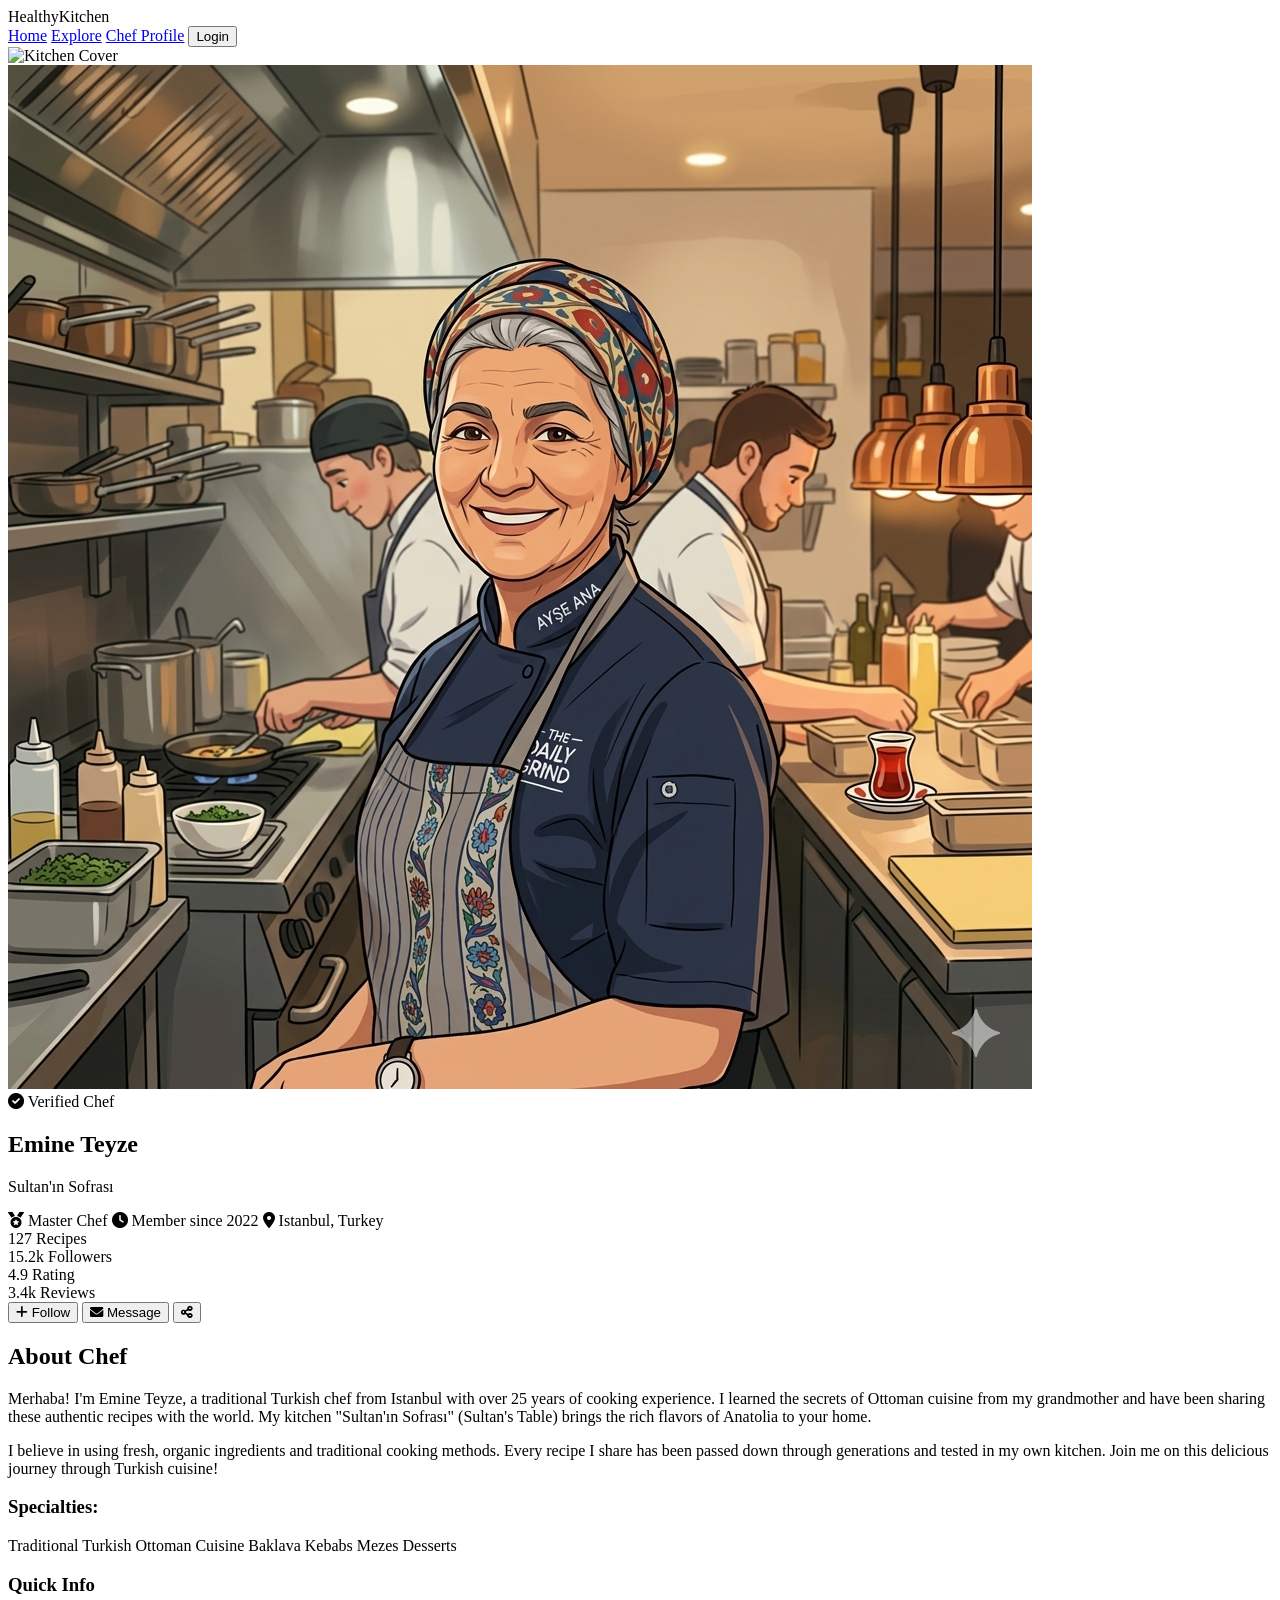
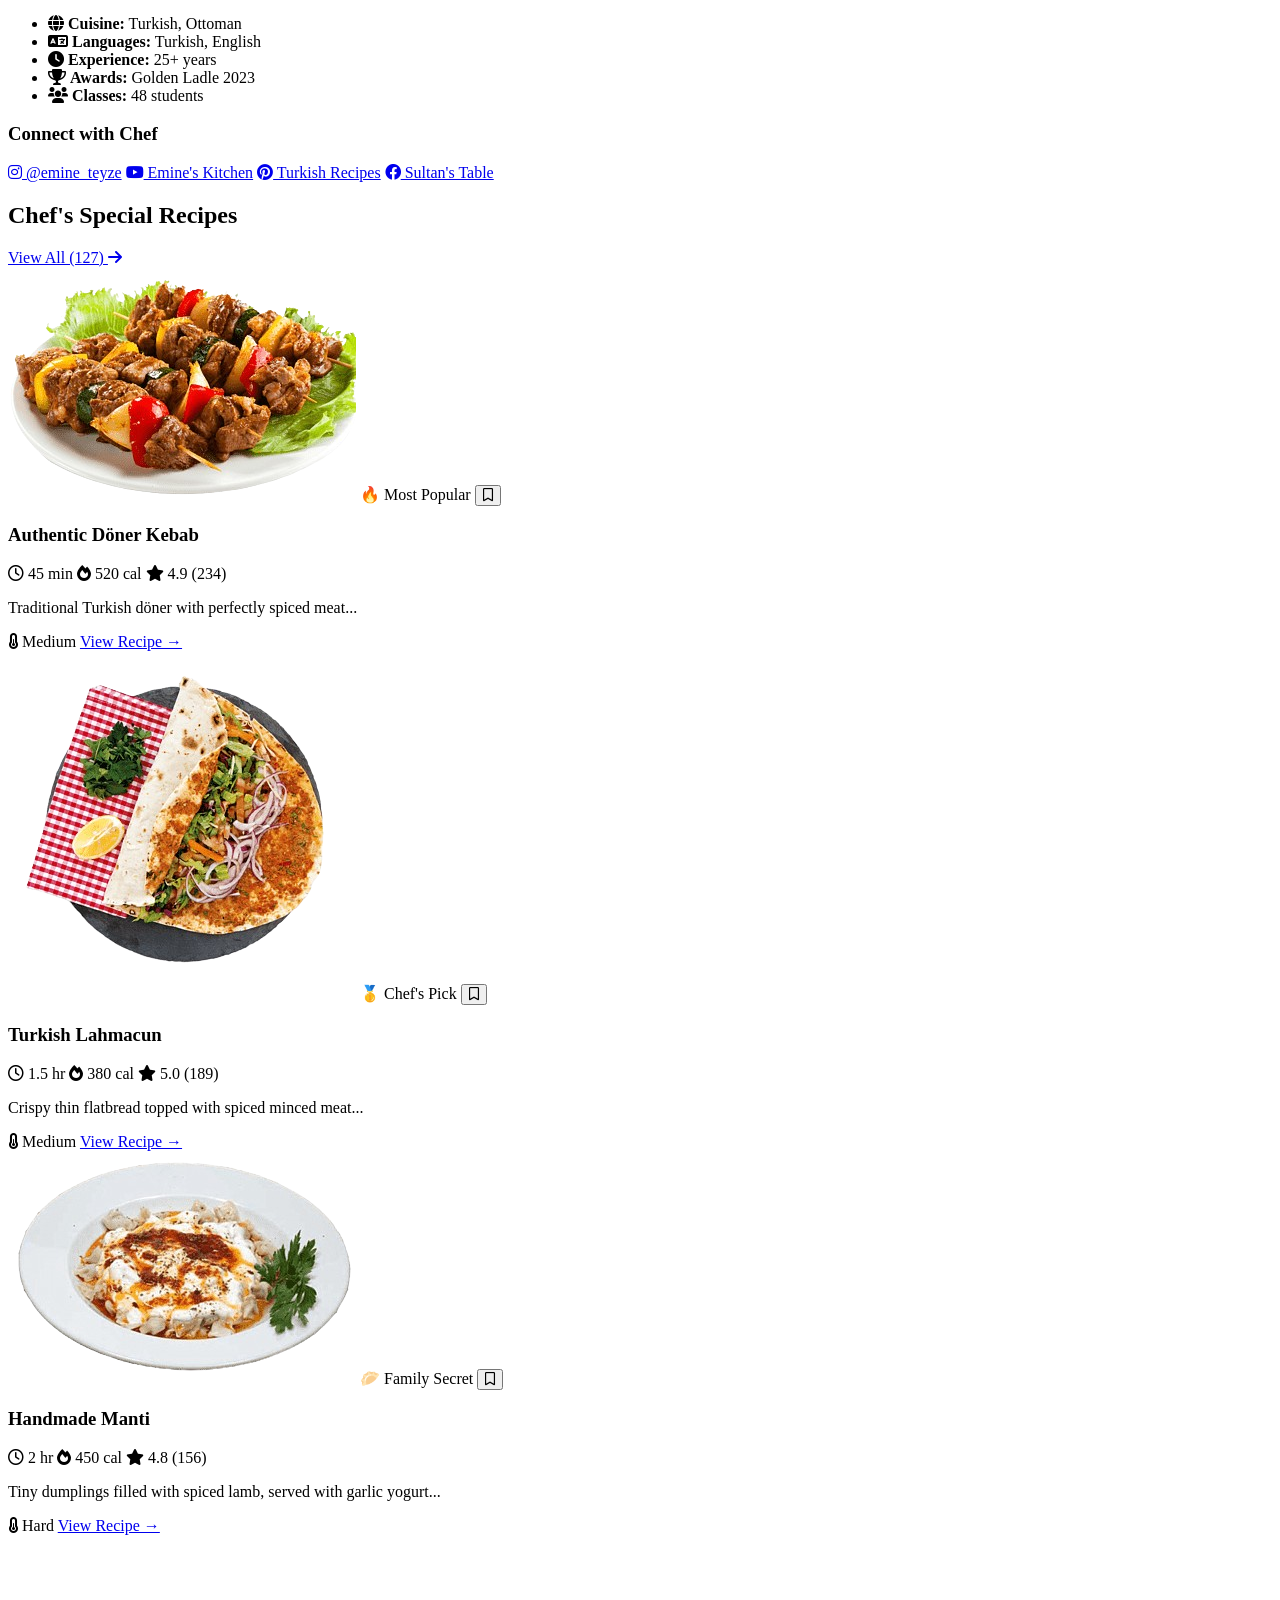
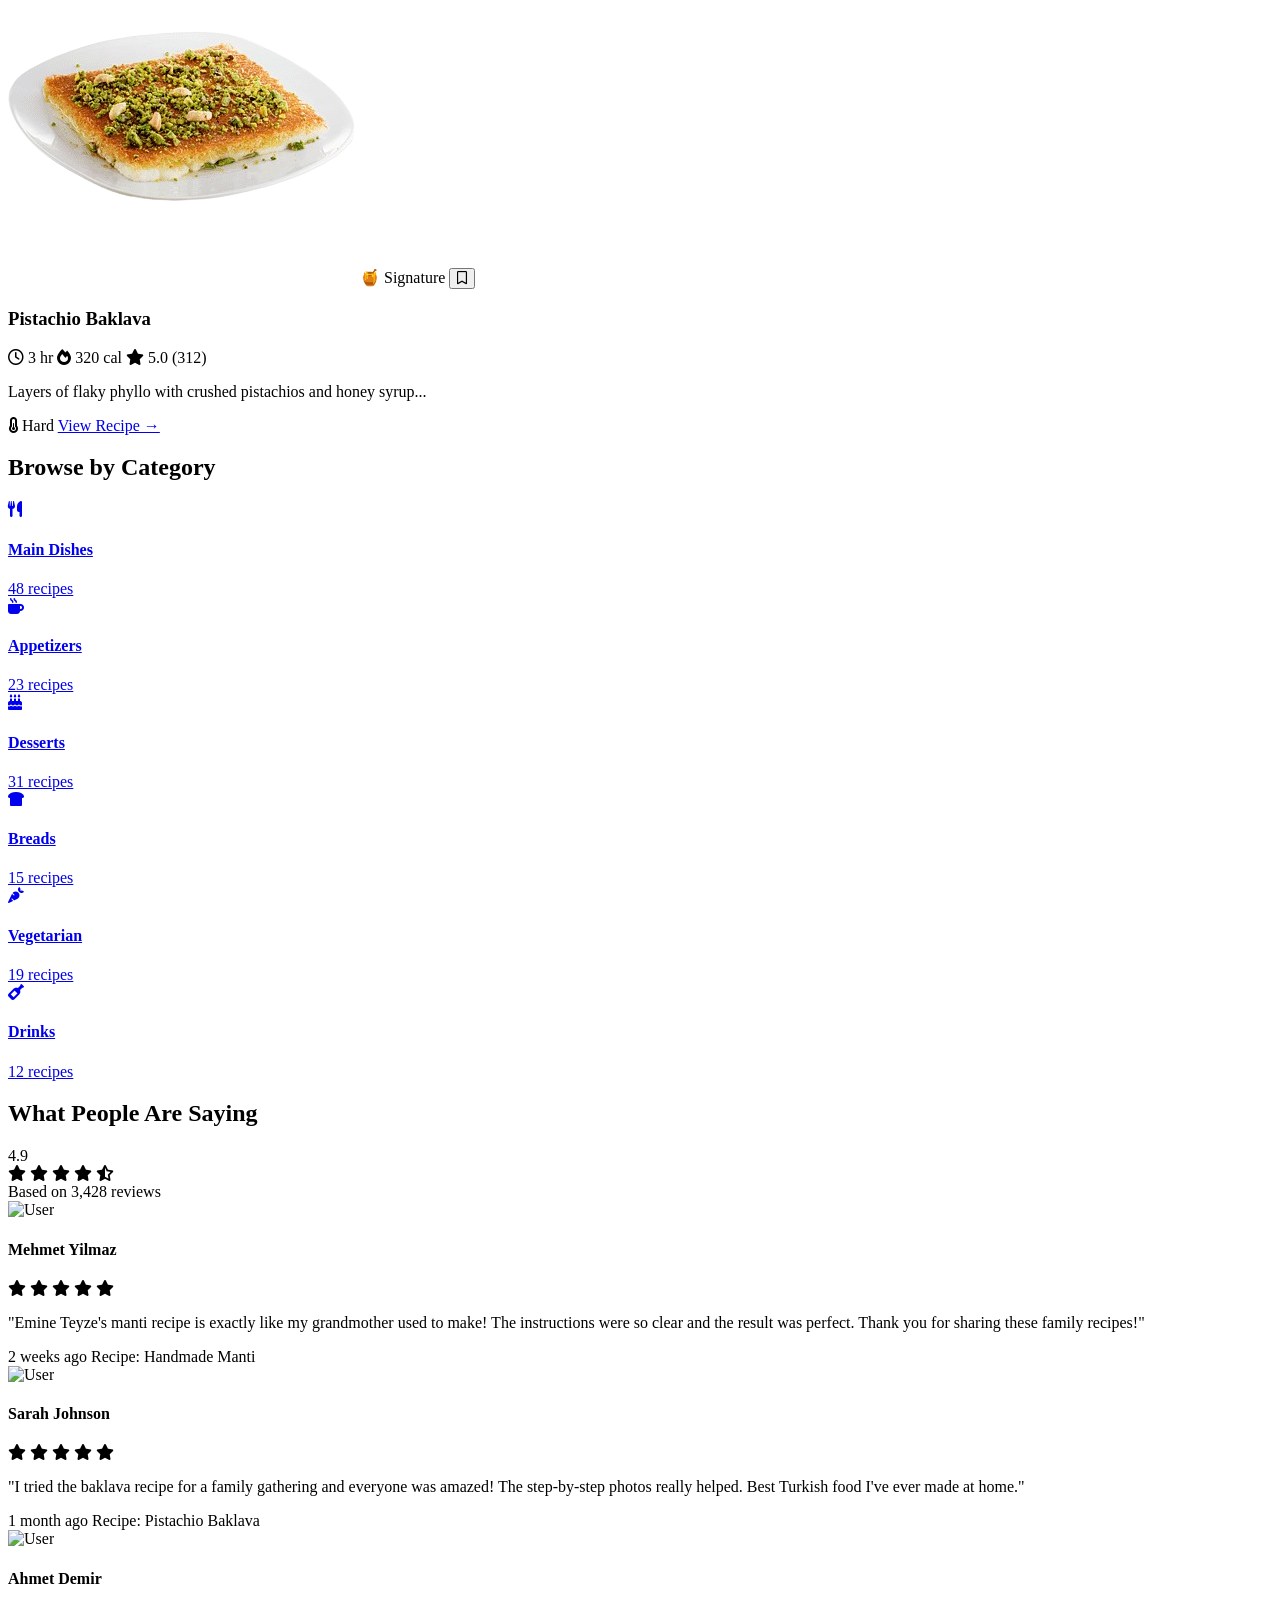
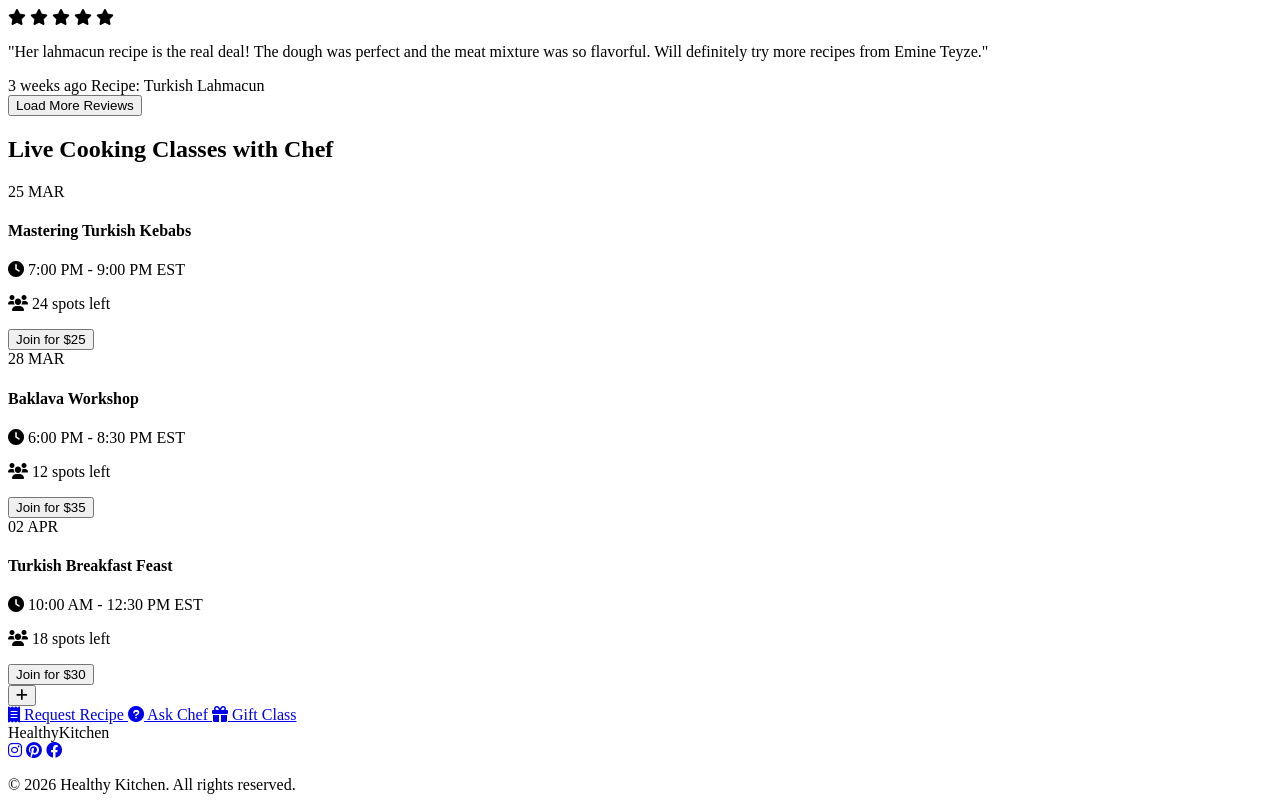
==== chef-profile.html @ 01012888 "Create chef-profile.html" ====
<!DOCTYPE html>
<html lang="en">
<head>
    <meta charset="UTF-8">
    <meta name="viewport" content="width=device-width, initial-scale=1.0">
    <title>Chef Profile | Emine Teyze - Healthy Kitchen</title>
    
    <!-- CSS -->
    <link rel="stylesheet" href="css/chef-profile.css">
    
    <!-- Fonts -->
    <link href="https://fonts.googleapis.com/css2?family=Poppins:wght@300;400;500;600;700&family=Playfair+Display:wght@400;700&display=swap" rel="stylesheet">
    
    <!-- Icons -->
    <link rel="stylesheet" href="https://cdnjs.cloudflare.com/ajax/libs/font-awesome/6.0.0/css/all.min.css">
</head>
<body>

<!-- ===== NAVBAR ===== -->
<nav class="navbar">
    <div class="logo">Healthy<span>Kitchen</span></div>
    <div class="nav-links">
        <a href="index.html" class="nav-link">Home</a>
        <a href="explore-kitchen.html" class="nav-link">Explore</a>
        <a href="#" class="nav-link active">Chef Profile</a>
        <button onclick="location.href='login.html'" class="login-btn">Login</button>
    </div>
</nav>

<!-- ===== CHEF PROFILE HEADER ===== -->
<section class="chef-header">
    <div class="header-overlay"></div>
    <div class="header-content">
        <div class="chef-cover">
            <img src="food-blog-img/kitchen-cover.jpg" alt="Kitchen Cover" class="cover-img">
        </div>
        
        <div class="chef-info-wrapper">
            <div class="chef-avatar-section">
                <img src="food-blog-img/kitchen-pfp(1).png" alt="Emine Teyze" class="chef-avatar">
                <div class="chef-status">
                    <i class="fas fa-check-circle"></i>
                    <span>Verified Chef</span>
                </div>
            </div>
            
            <div class="chef-main-info">
                <div class="chef-name-section">
                    <h1 class="chef-name">Emine Teyze</h1>
                    <p class="chef-title">Sultan'ın Sofrası</p>
                    <div class="chef-badges">
                        <span class="badge"><i class="fas fa-medal"></i> Master Chef</span>
                        <span class="badge"><i class="fas fa-clock"></i> Member since 2022</span>
                        <span class="badge"><i class="fas fa-map-marker-alt"></i> Istanbul, Turkey</span>
                    </div>
                </div>
                
                <div class="chef-stats">
                    <div class="stat-item">
                        <span class="stat-value">127</span>
                        <span class="stat-label">Recipes</span>
                    </div>
                    <div class="stat-item">
                        <span class="stat-value">15.2k</span>
                        <span class="stat-label">Followers</span>
                    </div>
                    <div class="stat-item">
                        <span class="stat-value">4.9</span>
                        <span class="stat-label">Rating</span>
                    </div>
                    <div class="stat-item">
                        <span class="stat-value">3.4k</span>
                        <span class="stat-label">Reviews</span>
                    </div>
                </div>
                
                <div class="chef-actions">
                    <button class="follow-btn" id="followBtn">
                        <i class="fas fa-plus"></i>
                        <span>Follow</span>
                    </button>
                    <button class="message-btn">
                        <i class="fas fa-envelope"></i>
                        <span>Message</span>
                    </button>
                    <button class="share-btn" id="shareBtn">
                        <i class="fas fa-share-alt"></i>
                    </button>
                </div>
            </div>
        </div>
    </div>
</section>

<!-- ===== CHEF BIO SECTION ===== -->
<section class="chef-bio-section">
    <div class="container">
        <div class="bio-wrapper">
            <div class="bio-content">
                <h2 class="section-subtitle">About Chef</h2>
                <p class="bio-text">
                    Merhaba! I'm Emine Teyze, a traditional Turkish chef from Istanbul with over 25 years of cooking experience. 
                    I learned the secrets of Ottoman cuisine from my grandmother and have been sharing these authentic recipes 
                    with the world. My kitchen "Sultan'ın Sofrası" (Sultan's Table) brings the rich flavors of Anatolia to your home.
                </p>
                <p class="bio-text">
                    I believe in using fresh, organic ingredients and traditional cooking methods. Every recipe I share has been 
                    passed down through generations and tested in my own kitchen. Join me on this delicious journey through 
                    Turkish cuisine!
                </p>
                
                <div class="chef-specialties">
                    <h3>Specialties:</h3>
                    <div class="specialty-tags">
                        <span class="specialty-tag">Traditional Turkish</span>
                        <span class="specialty-tag">Ottoman Cuisine</span>
                        <span class="specialty-tag">Baklava</span>
                        <span class="specialty-tag">Kebabs</span>
                        <span class="specialty-tag">Mezes</span>
                        <span class="specialty-tag">Desserts</span>
                    </div>
                </div>
            </div>
            
            <div class="chef-quick-info">
                <div class="info-card">
                    <h3>Quick Info</h3>
                    <ul class="info-list">
                        <li><i class="fas fa-globe"></i> <strong>Cuisine:</strong> Turkish, Ottoman</li>
                        <li><i class="fas fa-language"></i> <strong>Languages:</strong> Turkish, English</li>
                        <li><i class="fas fa-clock"></i> <strong>Experience:</strong> 25+ years</li>
                        <li><i class="fas fa-trophy"></i> <strong>Awards:</strong> Golden Ladle 2023</li>
                        <li><i class="fas fa-users"></i> <strong>Classes:</strong> 48 students</li>
                    </ul>
                </div>
                
                <div class="social-card">
                    <h3>Connect with Chef</h3>
                    <div class="chef-social-links">
                        <a href="#" class="social-link"><i class="fab fa-instagram"></i> @emine_teyze</a>
                        <a href="#" class="social-link"><i class="fab fa-youtube"></i> Emine's Kitchen</a>
                        <a href="#" class="social-link"><i class="fab fa-pinterest"></i> Turkish Recipes</a>
                        <a href="#" class="social-link"><i class="fab fa-facebook"></i> Sultan's Table</a>
                    </div>
                </div>
            </div>
        </div>
    </div>
</section>

<!-- ===== FEATURED RECIPES SECTION ===== -->
<section class="featured-recipes">
    <div class="container">
        <div class="section-header">
            <h2 class="section-title">Chef's Special Recipes</h2>
            <a href="#" class="view-all-link">View All (127) <i class="fas fa-arrow-right"></i></a>
        </div>
        
        <div class="recipes-grid">
            <!-- Recipe Card 1 -->
            <div class="recipe-card">
                <div class="recipe-image">
                    <img src="food-blog-img/doner-kebab.png" alt="Döner Kebab">
                    <span class="recipe-badge">🔥 Most Popular</span>
                    <button class="save-recipe"><i class="far fa-bookmark"></i></button>
                </div>
                <div class="recipe-info">
                    <h3 class="recipe-title">Authentic Döner Kebab</h3>
                    <div class="recipe-meta">
                        <span><i class="far fa-clock"></i> 45 min</span>
                        <span><i class="fas fa-fire"></i> 520 cal</span>
                        <span><i class="fas fa-star"></i> 4.9 (234)</span>
                    </div>
                    <p class="recipe-desc">Traditional Turkish döner with perfectly spiced meat...</p>
                    <div class="recipe-footer">
                        <span class="difficulty easy"><i class="fas fa-thermometer-half"></i> Medium</span>
                        <a href="#" class="view-recipe">View Recipe →</a>
                    </div>
                </div>
            </div>
            
            <!-- Recipe Card 2 -->
            <div class="recipe-card">
                <div class="recipe-image">
                    <img src="food-blog-img/lahmachun.png" alt="Lahmacun">
                    <span class="recipe-badge">🥇 Chef's Pick</span>
                    <button class="save-recipe"><i class="far fa-bookmark"></i></button>
                </div>
                <div class="recipe-info">
                    <h3 class="recipe-title">Turkish Lahmacun</h3>
                    <div class="recipe-meta">
                        <span><i class="far fa-clock"></i> 1.5 hr</span>
                        <span><i class="fas fa-fire"></i> 380 cal</span>
                        <span><i class="fas fa-star"></i> 5.0 (189)</span>
                    </div>
                    <p class="recipe-desc">Crispy thin flatbread topped with spiced minced meat...</p>
                    <div class="recipe-footer">
                        <span class="difficulty medium"><i class="fas fa-thermometer-half"></i> Medium</span>
                        <a href="#" class="view-recipe">View Recipe →</a>
                    </div>
                </div>
            </div>
            
            <!-- Recipe Card 3 -->
            <div class="recipe-card">
                <div class="recipe-image">
                    <img src="food-blog-img/manti.png" alt="Manti">
                    <span class="recipe-badge">🥟 Family Secret</span>
                    <button class="save-recipe"><i class="far fa-bookmark"></i></button>
                </div>
                <div class="recipe-info">
                    <h3 class="recipe-title">Handmade Manti</h3>
                    <div class="recipe-meta">
                        <span><i class="far fa-clock"></i> 2 hr</span>
                        <span><i class="fas fa-fire"></i> 450 cal</span>
                        <span><i class="fas fa-star"></i> 4.8 (156)</span>
                    </div>
                    <p class="recipe-desc">Tiny dumplings filled with spiced lamb, served with garlic yogurt...</p>
                    <div class="recipe-footer">
                        <span class="difficulty hard"><i class="fas fa-thermometer-half"></i> Hard</span>
                        <a href="#" class="view-recipe">View Recipe →</a>
                    </div>
                </div>
            </div>
            
            <!-- Recipe Card 4 -->
            <div class="recipe-card">
                <div class="recipe-image">
                    <img src="food-blog-img/baklava.png" alt="Baklava">
                    <span class="recipe-badge">🍯 Signature</span>
                    <button class="save-recipe"><i class="far fa-bookmark"></i></button>
                </div>
                <div class="recipe-info">
                    <h3 class="recipe-title">Pistachio Baklava</h3>
                    <div class="recipe-meta">
                        <span><i class="far fa-clock"></i> 3 hr</span>
                        <span><i class="fas fa-fire"></i> 320 cal</span>
                        <span><i class="fas fa-star"></i> 5.0 (312)</span>
                    </div>
                    <p class="recipe-desc">Layers of flaky phyllo with crushed pistachios and honey syrup...</p>
                    <div class="recipe-footer">
                        <span class="difficulty hard"><i class="fas fa-thermometer-half"></i> Hard</span>
                        <a href="#" class="view-recipe">View Recipe →</a>
                    </div>
                </div>
            </div>
        </div>
    </div>
</section>

<!-- ===== RECIPE CATEGORIES ===== -->
<section class="recipe-categories">
    <div class="container">
        <h2 class="section-title">Browse by Category</h2>
        
        <div class="categories-grid">
            <a href="#" class="category-card">
                <div class="category-icon">
                    <i class="fas fa-utensils"></i>
                </div>
                <h4>Main Dishes</h4>
                <span class="category-count">48 recipes</span>
            </a>
            
            <a href="#" class="category-card">
                <div class="category-icon">
                    <i class="fas fa-mug-hot"></i>
                </div>
                <h4>Appetizers</h4>
                <span class="category-count">23 recipes</span>
            </a>
            
            <a href="#" class="category-card">
                <div class="category-icon">
                    <i class="fas fa-cake-candles"></i>
                </div>
                <h4>Desserts</h4>
                <span class="category-count">31 recipes</span>
            </a>
            
            <a href="#" class="category-card">
                <div class="category-icon">
                    <i class="fas fa-bread-slice"></i>
                </div>
                <h4>Breads</h4>
                <span class="category-count">15 recipes</span>
            </a>
            
            <a href="#" class="category-card">
                <div class="category-icon">
                    <i class="fas fa-carrot"></i>
                </div>
                <h4>Vegetarian</h4>
                <span class="category-count">19 recipes</span>
            </a>
            
            <a href="#" class="category-card">
                <div class="category-icon">
                    <i class="fas fa-wine-bottle"></i>
                </div>
                <h4>Drinks</h4>
                <span class="category-count">12 recipes</span>
            </a>
        </div>
    </div>
</section>

<!-- ===== REVIEWS SECTION ===== -->
<section class="reviews-section">
    <div class="container">
        <div class="section-header">
            <h2 class="section-title">What People Are Saying</h2>
            <div class="rating-summary">
                <div class="average-rating">4.9</div>
                <div class="rating-stars">
                    <i class="fas fa-star"></i>
                    <i class="fas fa-star"></i>
                    <i class="fas fa-star"></i>
                    <i class="fas fa-star"></i>
                    <i class="fas fa-star-half-alt"></i>
                </div>
                <span class="total-reviews">Based on 3,428 reviews</span>
            </div>
        </div>
        
        <div class="reviews-grid">
            <!-- Review 1 -->
            <div class="review-card">
                <div class="reviewer">
                    <img src="food-blog-img/user-1.jpg" alt="User" class="reviewer-img">
                    <div class="reviewer-info">
                        <h4>Mehmet Yilmaz</h4>
                        <div class="reviewer-rating">
                            <i class="fas fa-star"></i>
                            <i class="fas fa-star"></i>
                            <i class="fas fa-star"></i>
                            <i class="fas fa-star"></i>
                            <i class="fas fa-star"></i>
                        </div>
                    </div>
                </div>
                <p class="review-text">
                    "Emine Teyze's manti recipe is exactly like my grandmother used to make! The instructions were so clear and the result was perfect. Thank you for sharing these family recipes!"
                </p>
                <div class="review-footer">
                    <span class="review-date">2 weeks ago</span>
                    <span class="review-recipe">Recipe: Handmade Manti</span>
                </div>
            </div>
            
            <!-- Review 2 -->
            <div class="review-card">
                <div class="reviewer">
                    <img src="food-blog-img/user-2.jpg" alt="User" class="reviewer-img">
                    <div class="reviewer-info">
                        <h4>Sarah Johnson</h4>
                        <div class="reviewer-rating">
                            <i class="fas fa-star"></i>
                            <i class="fas fa-star"></i>
                            <i class="fas fa-star"></i>
                            <i class="fas fa-star"></i>
                            <i class="fas fa-star"></i>
                        </div>
                    </div>
                </div>
                <p class="review-text">
                    "I tried the baklava recipe for a family gathering and everyone was amazed! The step-by-step photos really helped. Best Turkish food I've ever made at home."
                </p>
                <div class="review-footer">
                    <span class="review-date">1 month ago</span>
                    <span class="review-recipe">Recipe: Pistachio Baklava</span>
                </div>
            </div>
            
            <!-- Review 3 -->
            <div class="review-card">
                <div class="reviewer">
                    <img src="food-blog-img/user-3.jpg" alt="User" class="reviewer-img">
                    <div class="reviewer-info">
                        <h4>Ahmet Demir</h4>
                        <div class="reviewer-rating">
                            <i class="fas fa-star"></i>
                            <i class="fas fa-star"></i>
                            <i class="fas fa-star"></i>
                            <i class="fas fa-star"></i>
                            <i class="fas fa-star"></i>
                        </div>
                    </div>
                </div>
                <p class="review-text">
                    "Her lahmacun recipe is the real deal! The dough was perfect and the meat mixture was so flavorful. Will definitely try more recipes from Emine Teyze."
                </p>
                <div class="review-footer">
                    <span class="review-date">3 weeks ago</span>
                    <span class="review-recipe">Recipe: Turkish Lahmacun</span>
                </div>
            </div>
        </div>
        
        <div class="load-more-reviews">
            <button class="load-more-btn">Load More Reviews</button>
        </div>
    </div>
</section>

<!-- ===== COOKING CLASSES SECTION ===== -->
<section class="classes-section">
    <div class="container">
        <h2 class="section-title">Live Cooking Classes with Chef</h2>
        
        <div class="classes-grid">
            <div class="class-card">
                <div class="class-date">
                    <span class="day">25</span>
                    <span class="month">MAR</span>
                </div>
                <div class="class-info">
                    <h4>Mastering Turkish Kebabs</h4>
                    <p><i class="fas fa-clock"></i> 7:00 PM - 9:00 PM EST</p>
                    <p><i class="fas fa-users"></i> 24 spots left</p>
                </div>
                <button class="join-class-btn">Join for $25</button>
            </div>
            
            <div class="class-card">
                <div class="class-date">
                    <span class="day">28</span>
                    <span class="month">MAR</span>
                </div>
                <div class="class-info">
                    <h4>Baklava Workshop</h4>
                    <p><i class="fas fa-clock"></i> 6:00 PM - 8:30 PM EST</p>
                    <p><i class="fas fa-users"></i> 12 spots left</p>
                </div>
                <button class="join-class-btn">Join for $35</button>
            </div>
            
            <div class="class-card">
                <div class="class-date">
                    <span class="day">02</span>
                    <span class="month">APR</span>
                </div>
                <div class="class-info">
                    <h4>Turkish Breakfast Feast</h4>
                    <p><i class="fas fa-clock"></i> 10:00 AM - 12:30 PM EST</p>
                    <p><i class="fas fa-users"></i> 18 spots left</p>
                </div>
                <button class="join-class-btn">Join for $30</button>
            </div>
        </div>
    </div>
</section>

<!-- ===== FLOATING ACTION BUTTON ===== -->
<div class="floating-action">
    <button class="fab-main" id="fabMain">
        <i class="fas fa-plus"></i>
    </button>
    
    <div class="fab-menu" id="fabMenu">
        <a href="#" class="fab-item" style="--i:1">
            <i class="fas fa-receipt"></i>
            <span>Request Recipe</span>
        </a>
        <a href="#" class="fab-item" style="--i:2">
            <i class="fas fa-question-circle"></i>
            <span>Ask Chef</span>
        </a>
        <a href="#" class="fab-item" style="--i:3">
            <i class="fas fa-gift"></i>
            <span>Gift Class</span>
        </a>
    </div>
</div>

<!-- ===== FOOTER ===== -->
<footer class="main-footer">
    <div class="footer-container">
        <div class="footer-logo">Healthy<span>Kitchen</span></div>
        <div class="footer-socials">
            <a href="#"><i class="fab fa-instagram"></i></a>
            <a href="#"><i class="fab fa-pinterest"></i></a>
            <a href="#"><i class="fab fa-facebook"></i></a>
        </div>
        <p class="copyright">&copy; 2026 Healthy Kitchen. All rights reserved.</p>
    </div>
</footer>

<!-- JavaScript -->
<script src="js/chef-profile.js"></script>
</body>
</html>
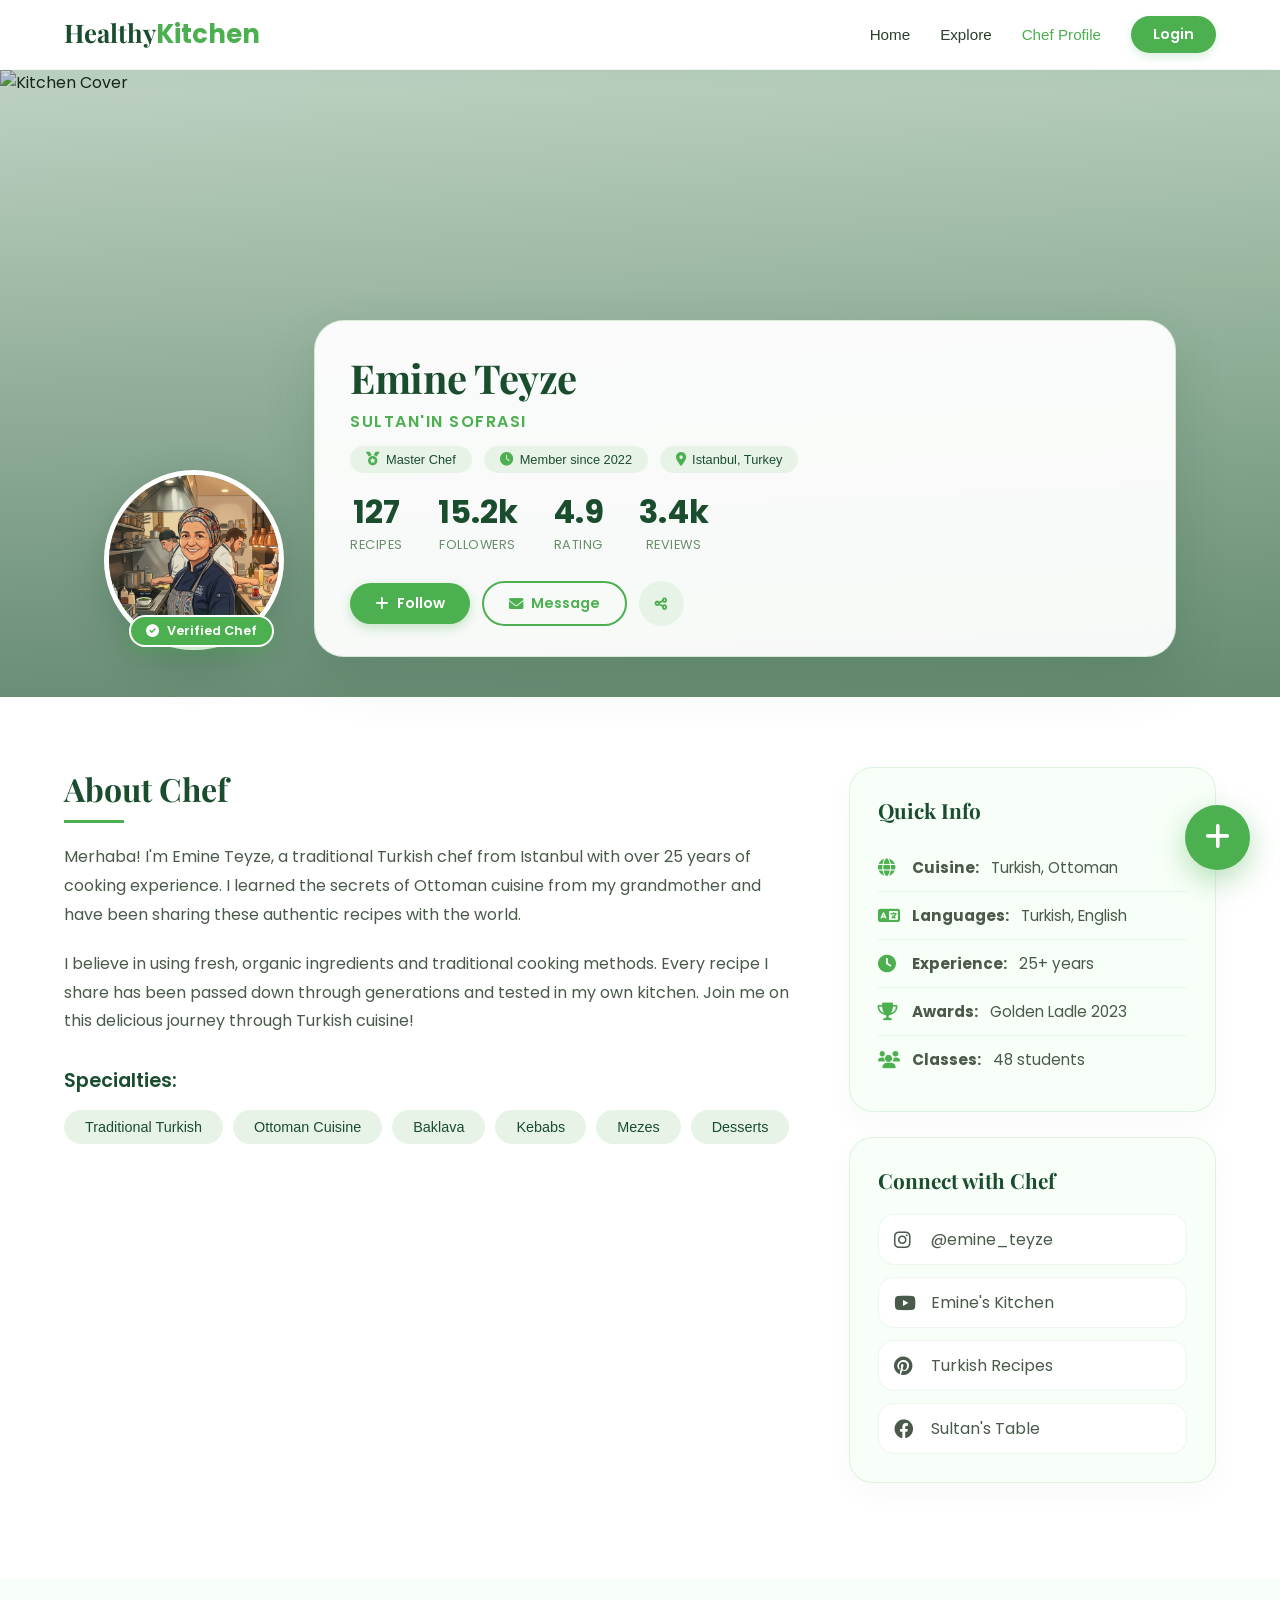
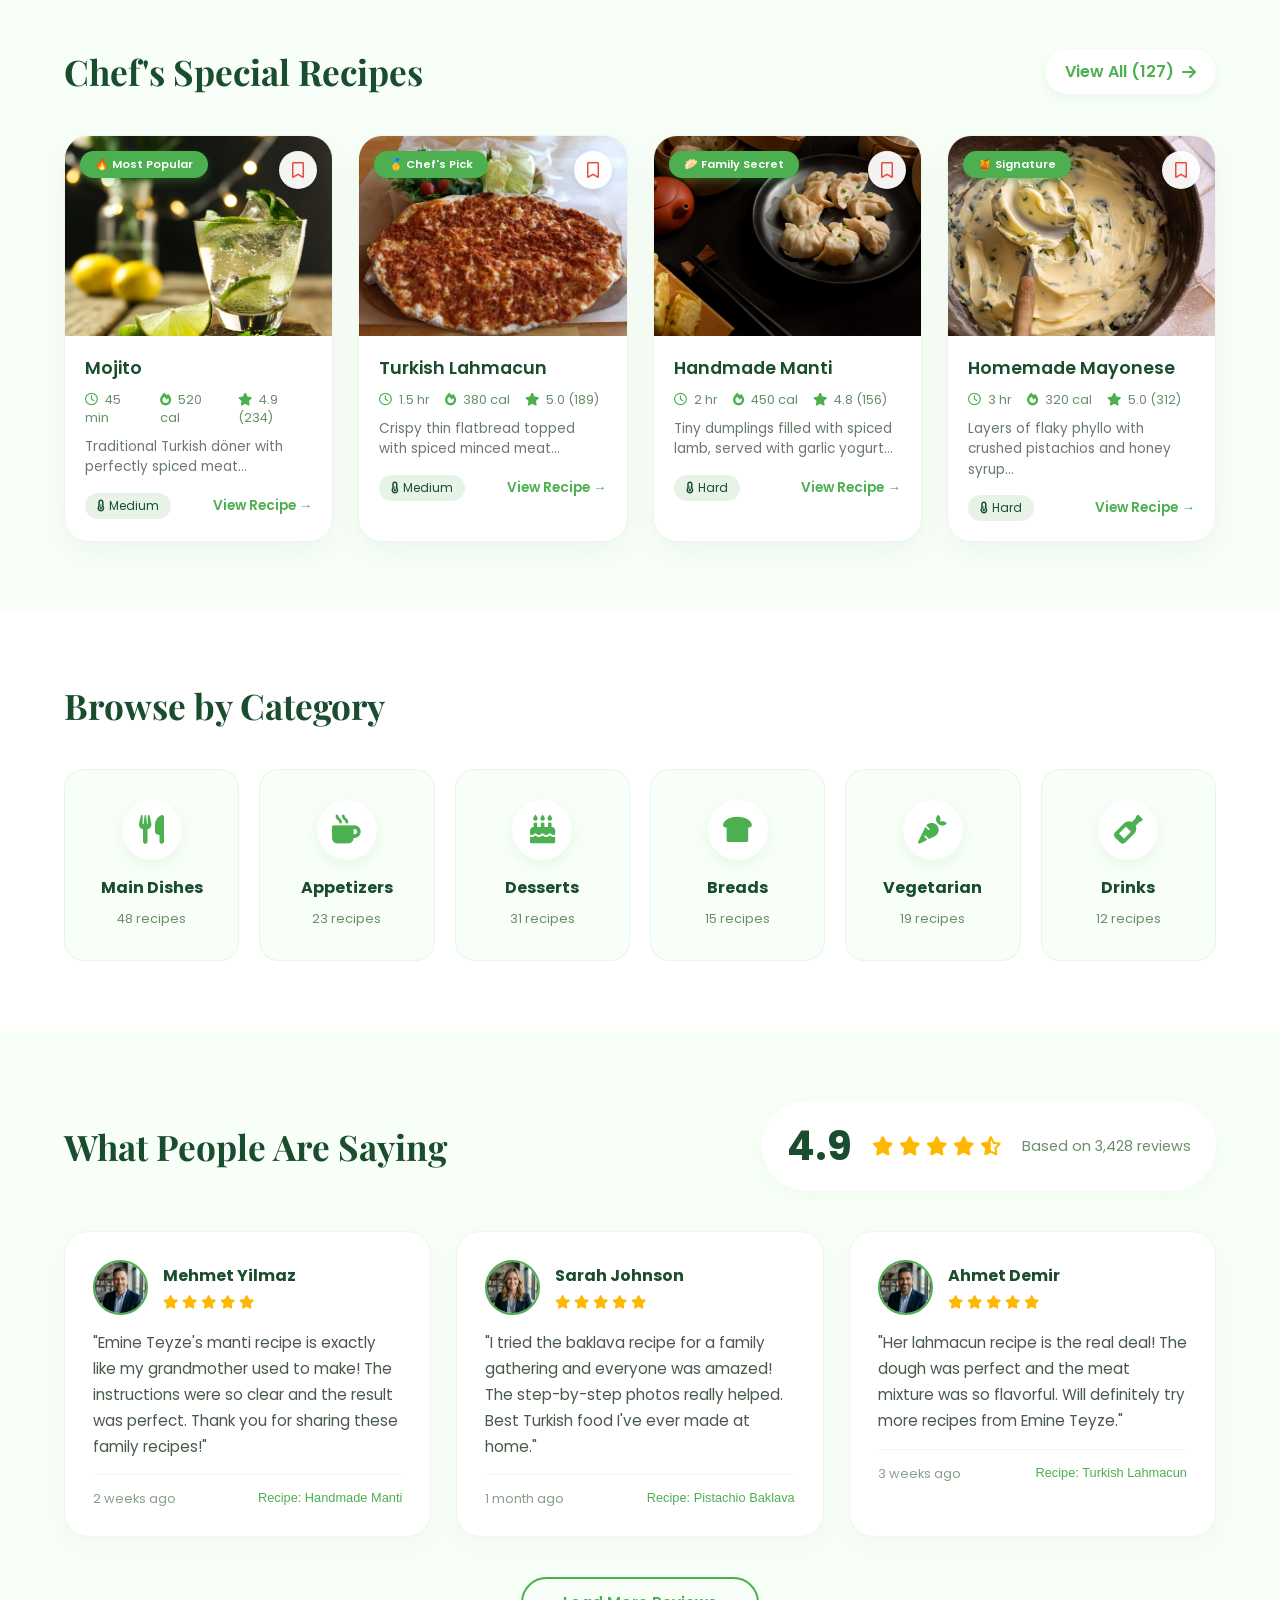
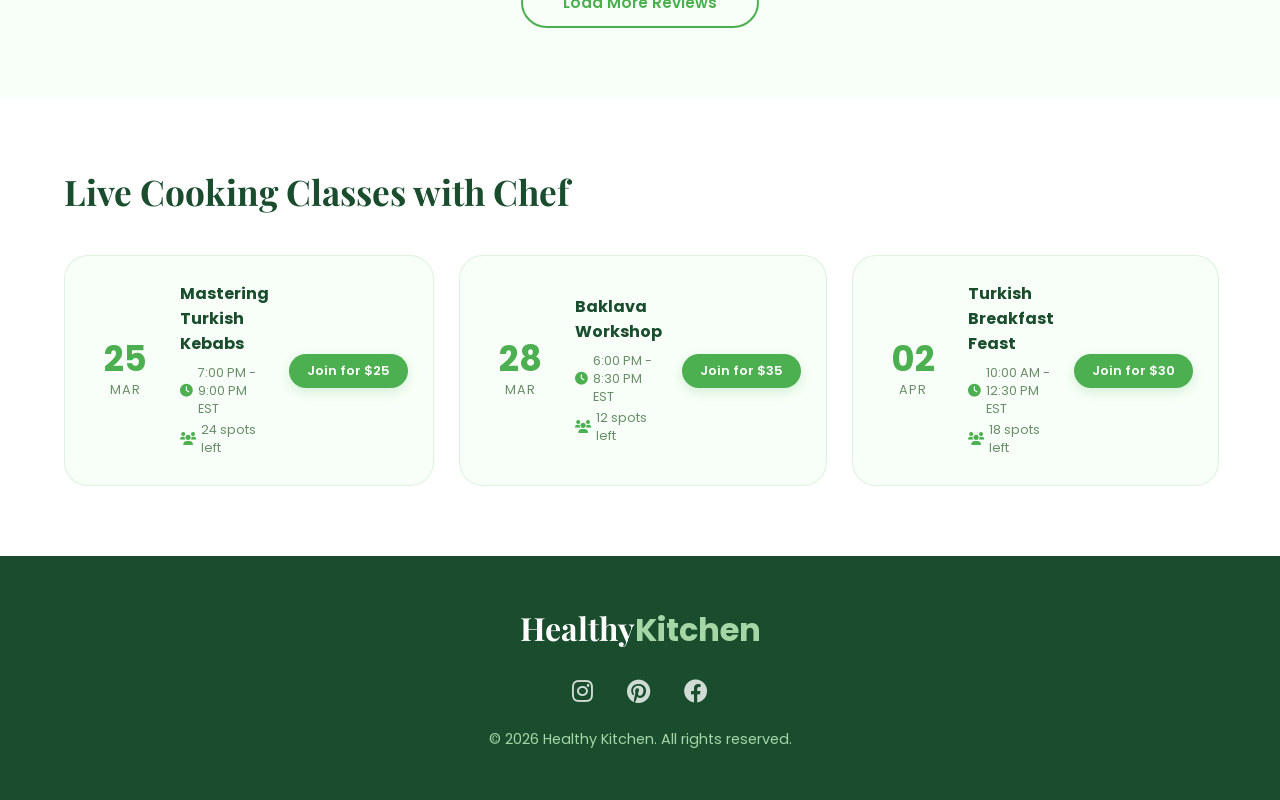
==== commit 226258e4: "Update chef-profile.html" ====
--- a/chef-profile.html
+++ b/chef-profile.html
@@ -160,7 +160,7 @@
             <!-- Recipe Card 1 -->
             <div class="recipe-card">
                 <div class="recipe-image">
-                    <img src="food-blog-img/doner-kebab.png" alt="Döner Kebab">
+                    <img src="food-blog-img/mojito.jpeg" alt="Döner Kebab">
                     <span class="recipe-badge">🔥 Most Popular</span>
                     <button class="save-recipe"><i class="far fa-bookmark"></i></button>
                 </div>
@@ -182,7 +182,7 @@
             <!-- Recipe Card 2 -->
             <div class="recipe-card">
                 <div class="recipe-image">
-                    <img src="food-blog-img/lahmachun.png" alt="Lahmacun">
+                    <img src="food-blog-img/lahmachun1.jpg" alt="Lahmacun">
                     <span class="recipe-badge">🥇 Chef's Pick</span>
                     <button class="save-recipe"><i class="far fa-bookmark"></i></button>
                 </div>
@@ -204,7 +204,7 @@
             <!-- Recipe Card 3 -->
             <div class="recipe-card">
                 <div class="recipe-image">
-                    <img src="food-blog-img/manti.png" alt="Manti">
+                    <img src="food-blog-img/momos.jpeg" alt="Manti">
                     <span class="recipe-badge">🥟 Family Secret</span>
                     <button class="save-recipe"><i class="far fa-bookmark"></i></button>
                 </div>
@@ -226,7 +226,7 @@
             <!-- Recipe Card 4 -->
             <div class="recipe-card">
                 <div class="recipe-image">
-                    <img src="food-blog-img/baklava.png" alt="Baklava">
+                    <img src="food-blog-img/mayonese.jpeg" alt="Baklava">
                     <span class="recipe-badge">🍯 Signature</span>
                     <button class="save-recipe"><i class="far fa-bookmark"></i></button>
                 </div>
--- a/css/chef-profile.css
+++ b/css/chef-profile.css
@@ -0,0 +1,1251 @@
+/* ===== RESET & BASE ===== */
+* {
+    margin: 0;
+    padding: 0;
+    box-sizing: border-box;
+    font-family: 'Poppins', sans-serif;
+}
+
+body {
+    background-color: #fafdfa;
+    color: #1a2e1d;
+    overflow-x: hidden;
+}
+
+/* ===== NAVBAR ===== */
+.navbar {
+    position: fixed;
+    top: 0;
+    left: 0;
+    width: 100%;
+    display: flex;
+    justify-content: space-between;
+    align-items: center;
+    padding: 15px 5%;
+    background: rgba(255, 255, 255, 0.98);
+    backdrop-filter: blur(10px);
+    box-shadow: 0 2px 20px rgba(46, 125, 94, 0.08);
+    z-index: 1000;
+}
+
+.logo {
+    font-family: 'Playfair Display', serif;
+    font-size: 1.6rem;
+    font-weight: 700;
+    color: #1a4d2e;
+}
+
+.logo span {
+    color: #4caf50;
+}
+
+.nav-links {
+    display: flex;
+    align-items: center;
+    gap: 30px;
+}
+
+.nav-link {
+    text-decoration: none;
+    color: #2d3e2d;
+    font-weight: 500;
+    transition: color 0.3s;
+    font-size: 0.95rem;
+}
+
+.nav-link:hover,
+.nav-link.active {
+    color: #4caf50;
+}
+
+.login-btn {
+    background: #4caf50;
+    color: #fff;
+    border: none;
+    padding: 8px 22px;
+    border-radius: 30px;
+    font-weight: 600;
+    font-size: 0.9rem;
+    cursor: pointer;
+    transition: all 0.3s ease;
+    box-shadow: 0 4px 10px rgba(76, 175, 80, 0.2);
+}
+
+.login-btn:hover {
+    background: #2d5a27;
+    transform: translateY(-2px);
+    box-shadow: 0 8px 20px rgba(76, 175, 80, 0.3);
+}
+
+/* ===== CHEF HEADER ===== */
+.chef-header {
+    margin-top: 70px;
+    position: relative;
+    background: linear-gradient(135deg, #e8f3e8 0%, #d4e8d4 100%);
+}
+
+.header-overlay {
+    position: absolute;
+    top: 0;
+    left: 0;
+    width: 100%;
+    height: 100%;
+    background: linear-gradient(to bottom, rgba(26, 77, 46, 0.2), rgba(26, 77, 46, 0.6));
+    z-index: 1;
+}
+
+.chef-cover {
+    height: 350px;
+    overflow: hidden;
+}
+
+.cover-img {
+    width: 100%;
+    height: 100%;
+    object-fit: cover;
+    filter: brightness(0.85);
+}
+
+.header-content {
+    position: relative;
+    z-index: 2;
+}
+
+.chef-info-wrapper {
+    max-width: 1200px;
+    margin: -100px auto 0;
+    padding: 0 5% 40px;
+    display: flex;
+    align-items: flex-end;
+    gap: 30px;
+}
+
+.chef-avatar-section {
+    position: relative;
+}
+
+.chef-avatar {
+    width: 180px;
+    height: 180px;
+    border-radius: 50%;
+    border: 5px solid #fff;
+    box-shadow: 0 15px 40px rgba(26, 77, 46, 0.25);
+    object-fit: cover;
+}
+
+.chef-status {
+    position: absolute;
+    bottom: 10px;
+    right: 10px;
+    background: #4caf50;
+    color: white;
+    padding: 5px 15px;
+    border-radius: 30px;
+    font-size: 0.8rem;
+    font-weight: 600;
+    box-shadow: 0 5px 15px rgba(76, 175, 80, 0.4);
+    border: 2px solid white;
+}
+
+.chef-status i {
+    margin-right: 5px;
+}
+
+.chef-main-info {
+    flex: 1;
+    background: rgba(255, 255, 255, 0.95);
+    backdrop-filter: blur(10px);
+    padding: 30px 35px;
+    border-radius: 30px 30px 30px 30px;
+    box-shadow: 0 20px 50px rgba(26, 77, 46, 0.15);
+    border: 1px solid rgba(76, 175, 80, 0.2);
+}
+
+.chef-name-section {
+    margin-bottom: 20px;
+}
+
+.chef-name {
+    font-family: 'Playfair Display', serif;
+    font-size: 2.5rem;
+    color: #1a4d2e;
+    margin-bottom: 5px;
+    letter-spacing: -0.5px;
+}
+
+.chef-title {
+    font-size: 1rem;
+    color: #4caf50;
+    font-weight: 600;
+    margin-bottom: 12px;
+    text-transform: uppercase;
+    letter-spacing: 1.5px;
+}
+
+.chef-badges {
+    display: flex;
+    gap: 12px;
+    flex-wrap: wrap;
+}
+
+.badge {
+    background: #e8f3e8;
+    padding: 6px 16px;
+    border-radius: 40px;
+    font-size: 0.8rem;
+    color: #1a4d2e;
+    display: inline-flex;
+    align-items: center;
+    gap: 6px;
+    font-weight: 500;
+}
+
+.badge i {
+    color: #4caf50;
+    font-size: 0.85rem;
+}
+
+.chef-stats {
+    display: flex;
+    gap: 35px;
+    margin-bottom: 25px;
+}
+
+.stat-item {
+    text-align: center;
+}
+
+.stat-value {
+    font-size: 2rem;
+    font-weight: 700;
+    color: #1a4d2e;
+    display: block;
+    line-height: 1.2;
+}
+
+.stat-label {
+    font-size: 0.8rem;
+    color: #6a8e6a;
+    text-transform: uppercase;
+    letter-spacing: 0.5px;
+}
+
+.chef-actions {
+    display: flex;
+    gap: 12px;
+    align-items: center;
+}
+
+.follow-btn, .message-btn, .share-btn {
+    padding: 10px 25px;
+    border-radius: 40px;
+    font-weight: 600;
+    cursor: pointer;
+    transition: all 0.3s ease;
+    display: flex;
+    align-items: center;
+    gap: 8px;
+    font-size: 0.9rem;
+}
+
+.follow-btn {
+    background: #4caf50;
+    color: white;
+    border: none;
+    box-shadow: 0 4px 12px rgba(76, 175, 80, 0.3);
+}
+
+.follow-btn:hover {
+    background: #2d5a27;
+    transform: translateY(-3px);
+    box-shadow: 0 8px 20px rgba(76, 175, 80, 0.4);
+}
+
+.follow-btn.following {
+    background: #e74c3c;
+}
+
+.message-btn {
+    background: transparent;
+    color: #4caf50;
+    border: 2px solid #4caf50;
+}
+
+.message-btn:hover {
+    background: #4caf50;
+    color: white;
+    transform: translateY(-3px);
+}
+
+.share-btn {
+    width: 45px;
+    height: 45px;
+    padding: 0;
+    justify-content: center;
+    background: #e8f3e8;
+    border: none;
+    color: #4caf50;
+    border-radius: 50%;
+}
+
+.share-btn:hover {
+    background: #4caf50;
+    color: white;
+    transform: rotate(90deg);
+}
+
+/* ===== CHEF BIO SECTION ===== */
+.chef-bio-section {
+    padding: 70px 5%;
+    background: white;
+}
+
+.container {
+    max-width: 1300px;
+    margin: 0 auto;
+}
+
+.bio-wrapper {
+    display: grid;
+    grid-template-columns: 2fr 1fr;
+    gap: 50px;
+}
+
+.section-subtitle {
+    font-family: 'Playfair Display', serif;
+    font-size: 2rem;
+    color: #1a4d2e;
+    margin-bottom: 20px;
+    position: relative;
+}
+
+.section-subtitle::after {
+    content: '';
+    display: block;
+    width: 60px;
+    height: 3px;
+    background: #4caf50;
+    margin-top: 10px;
+}
+
+.bio-text {
+    color: #4a5a4a;
+    line-height: 1.8;
+    margin-bottom: 20px;
+    font-size: 1rem;
+}
+
+.chef-specialties {
+    margin-top: 30px;
+}
+
+.chef-specialties h3 {
+    font-size: 1.2rem;
+    color: #1a4d2e;
+    margin-bottom: 15px;
+    font-weight: 600;
+}
+
+.specialty-tags {
+    display: flex;
+    flex-wrap: wrap;
+    gap: 10px;
+}
+
+.specialty-tag {
+    background: #e8f3e8;
+    padding: 8px 20px;
+    border-radius: 40px;
+    color: #1a4d2e;
+    font-size: 0.9rem;
+    font-weight: 500;
+    transition: all 0.3s ease;
+    border: 1px solid transparent;
+}
+
+.specialty-tag:hover {
+    background: #4caf50;
+    color: white;
+    transform: translateY(-3px);
+    box-shadow: 0 6px 15px rgba(76, 175, 80, 0.3);
+}
+
+/* Quick Info Cards */
+.info-card, .social-card {
+    background: #f8fff8;
+    padding: 28px;
+    border-radius: 24px;
+    margin-bottom: 25px;
+    border: 1px solid rgba(76, 175, 80, 0.15);
+    box-shadow: 0 10px 30px rgba(26, 77, 46, 0.03);
+}
+
+.info-card h3, .social-card h3 {
+    font-size: 1.3rem;
+    color: #1a4d2e;
+    margin-bottom: 20px;
+    font-family: 'Playfair Display', serif;
+}
+
+.info-list {
+    list-style: none;
+}
+
+.info-list li {
+    padding: 12px 0;
+    border-bottom: 1px solid rgba(76, 175, 80, 0.1);
+    color: #4a5a4a;
+    display: flex;
+    align-items: center;
+    gap: 12px;
+    font-size: 0.95rem;
+}
+
+.info-list li:last-child {
+    border-bottom: none;
+}
+
+.info-list i {
+    color: #4caf50;
+    width: 22px;
+    font-size: 1.1rem;
+}
+
+.chef-social-links {
+    display: flex;
+    flex-direction: column;
+    gap: 12px;
+}
+
+.social-link {
+    text-decoration: none;
+    color: #4a5a4a;
+    padding: 12px 15px;
+    border-radius: 16px;
+    transition: all 0.3s ease;
+    display: flex;
+    align-items: center;
+    gap: 12px;
+    background: white;
+    border: 1px solid rgba(76, 175, 80, 0.1);
+}
+
+.social-link i {
+    font-size: 1.2rem;
+    width: 25px;
+}
+
+.social-link[href*="instagram"] i { color: #E4405F; }
+.social-link[href*="youtube"] i { color: #FF0000; }
+.social-link[href*="pinterest"] i { color: #BD081C; }
+.social-link[href*="facebook"] i { color: #1877F2; }
+
+.social-link:hover {
+    background: #4caf50;
+    color: white;
+    transform: translateX(8px);
+    border-color: #4caf50;
+}
+
+.social-link:hover i {
+    color: white !important;
+}
+
+/* ===== FEATURED RECIPES ===== */
+.featured-recipes {
+    padding: 70px 5%;
+    background: #f8fff8;
+}
+
+.section-header {
+    display: flex;
+    justify-content: space-between;
+    align-items: center;
+    margin-bottom: 40px;
+    flex-wrap: wrap;
+    gap: 20px;
+}
+
+.section-title {
+    font-family: 'Playfair Display', serif;
+    font-size: 2.2rem;
+    color: #1a4d2e;
+}
+
+.view-all-link {
+    text-decoration: none;
+    color: #4caf50;
+    font-weight: 600;
+    transition: all 0.3s ease;
+    display: flex;
+    align-items: center;
+    gap: 8px;
+    padding: 10px 20px;
+    background: white;
+    border-radius: 40px;
+    box-shadow: 0 4px 12px rgba(76, 175, 80, 0.1);
+}
+
+.view-all-link:hover {
+    background: #4caf50;
+    color: white;
+    gap: 15px;
+}
+
+/* ===== RECIPES GRID ===== */
+.recipes-grid {
+    display: grid;
+    grid-template-columns: repeat(4, 1fr);
+    gap: 25px;
+}
+
+.recipe-card {
+    background: white;
+    border-radius: 24px;
+    overflow: hidden;
+    box-shadow: 0 10px 30px rgba(26, 77, 46, 0.05);
+    transition: all 0.3s ease;
+    border: 1px solid rgba(76, 175, 80, 0.1);
+}
+
+.recipe-card:hover {
+    transform: translateY(-10px);
+    box-shadow: 0 20px 40px rgba(76, 175, 80, 0.15);
+    border-color: #4caf50;
+}
+
+.recipe-image {
+    position: relative;
+    height: 200px;
+    overflow: hidden;
+}
+
+.recipe-image img {
+    width: 100%;
+    height: 100%;
+    object-fit: cover;
+    transition: transform 0.5s ease;
+}
+
+.recipe-card:hover .recipe-image img {
+    transform: scale(1.1);
+}
+
+.recipe-badge {
+    position: absolute;
+    top: 15px;
+    left: 15px;
+    background: #4caf50;
+    color: white;
+    padding: 5px 15px;
+    border-radius: 30px;
+    font-size: 0.7rem;
+    font-weight: 600;
+    z-index: 2;
+    box-shadow: 0 4px 10px rgba(76, 175, 80, 0.3);
+}
+
+.save-recipe {
+    position: absolute;
+    top: 15px;
+    right: 15px;
+    width: 38px;
+    height: 38px;
+    background: rgba(255, 255, 255, 0.95);
+    border: none;
+    border-radius: 50%;
+    color: #e74c3c;
+    cursor: pointer;
+    transition: all 0.3s ease;
+    display: flex;
+    align-items: center;
+    justify-content: center;
+    font-size: 1rem;
+    box-shadow: 0 4px 10px rgba(0,0,0,0.1);
+}
+
+.save-recipe:hover {
+    background: #e74c3c;
+    color: white;
+    transform: scale(1.1);
+}
+
+.recipe-info {
+    padding: 20px;
+}
+
+.recipe-title {
+    font-size: 1.1rem;
+    color: #1a4d2e;
+    margin-bottom: 10px;
+    font-weight: 600;
+    line-height: 1.4;
+}
+
+.recipe-meta {
+    display: flex;
+    gap: 15px;
+    margin-bottom: 10px;
+    font-size: 0.8rem;
+    color: #6a8e6a;
+}
+
+.recipe-meta i {
+    color: #4caf50;
+    margin-right: 4px;
+}
+
+.recipe-desc {
+    font-size: 0.85rem;
+    color: #6a7a6a;
+    margin-bottom: 15px;
+    line-height: 1.5;
+}
+
+.recipe-footer {
+    display: flex;
+    justify-content: space-between;
+    align-items: center;
+}
+
+.difficulty {
+    font-size: 0.75rem;
+    padding: 4px 12px;
+    border-radius: 30px;
+    background: #e8f3e8;
+    color: #1a4d2e;
+    display: flex;
+    align-items: center;
+    gap: 4px;
+}
+
+.view-recipe {
+    text-decoration: none;
+    color: #4caf50;
+    font-size: 0.85rem;
+    font-weight: 600;
+    transition: all 0.3s ease;
+}
+
+.view-recipe:hover {
+    color: #2d5a27;
+    transform: translateX(5px);
+}
+
+/* ===== RECIPE CATEGORIES ===== */
+.recipe-categories {
+    padding: 70px 5%;
+    background: white;
+}
+
+.categories-grid {
+    display: grid;
+    grid-template-columns: repeat(6, 1fr);
+    gap: 20px;
+    margin-top: 40px;
+}
+
+.category-card {
+    text-decoration: none;
+    background: #f8fff8;
+    padding: 30px 15px;
+    border-radius: 20px;
+    text-align: center;
+    transition: all 0.3s ease;
+    border: 1px solid rgba(76, 175, 80, 0.1);
+}
+
+.category-card:hover {
+    transform: translateY(-8px);
+    background: #4caf50;
+    border-color: #4caf50;
+    box-shadow: 0 15px 30px rgba(76, 175, 80, 0.2);
+}
+
+.category-icon {
+    width: 60px;
+    height: 60px;
+    background: white;
+    border-radius: 50%;
+    display: flex;
+    align-items: center;
+    justify-content: center;
+    margin: 0 auto 15px;
+    font-size: 1.8rem;
+    color: #4caf50;
+    transition: all 0.3s ease;
+    box-shadow: 0 5px 15px rgba(76, 175, 80, 0.1);
+}
+
+.category-card:hover .category-icon {
+    background: white;
+    transform: scale(1.1);
+    box-shadow: 0 8px 20px rgba(255, 255, 255, 0.3);
+}
+
+.category-card h4 {
+    color: #1a4d2e;
+    margin-bottom: 5px;
+    font-size: 1rem;
+    transition: color 0.3s;
+}
+
+.category-card:hover h4 {
+    color: white;
+}
+
+.category-count {
+    color: #6a8e6a;
+    font-size: 0.8rem;
+    transition: color 0.3s;
+}
+
+.category-card:hover .category-count {
+    color: rgba(255, 255, 255, 0.9);
+}
+
+/* ===== REVIEWS SECTION ===== */
+.reviews-section {
+    padding: 70px 5%;
+    background: #f8fff8;
+}
+
+.rating-summary {
+    display: flex;
+    align-items: center;
+    gap: 20px;
+    background: white;
+    padding: 15px 25px;
+    border-radius: 60px;
+    box-shadow: 0 5px 20px rgba(76, 175, 80, 0.05);
+}
+
+.average-rating {
+    font-size: 2.5rem;
+    font-weight: 700;
+    color: #1a4d2e;
+}
+
+.rating-stars {
+    color: #ffb800;
+    font-size: 1.2rem;
+}
+
+.total-reviews {
+    color: #6a8e6a;
+    font-size: 0.9rem;
+}
+
+.reviews-grid {
+    display: grid;
+    grid-template-columns: repeat(3, 1fr);
+    gap: 25px;
+    margin: 40px 0;
+}
+
+.review-card {
+    background: white;
+    padding: 28px;
+    border-radius: 24px;
+    box-shadow: 0 10px 30px rgba(26, 77, 46, 0.03);
+    border: 1px solid rgba(76, 175, 80, 0.1);
+    transition: all 0.3s ease;
+}
+
+.review-card:hover {
+    transform: translateY(-5px);
+    box-shadow: 0 20px 40px rgba(76, 175, 80, 0.1);
+    border-color: #4caf50;
+}
+
+.reviewer {
+    display: flex;
+    align-items: center;
+    gap: 15px;
+    margin-bottom: 15px;
+}
+
+.reviewer-img {
+    width: 55px;
+    height: 55px;
+    border-radius: 50%;
+    object-fit: cover;
+    border: 2px solid #4caf50;
+}
+
+.reviewer-info h4 {
+    font-size: 1rem;
+    color: #1a4d2e;
+    margin-bottom: 5px;
+}
+
+.reviewer-rating {
+    color: #ffb800;
+    font-size: 0.85rem;
+}
+
+.review-text {
+    color: #4a5a4a;
+    font-size: 0.95rem;
+    line-height: 1.7;
+    margin-bottom: 15px;
+}
+
+.review-footer {
+    display: flex;
+    justify-content: space-between;
+    font-size: 0.8rem;
+    color: #8a9e8a;
+    padding-top: 15px;
+    border-top: 1px solid rgba(76, 175, 80, 0.1);
+}
+
+.review-recipe {
+    color: #4caf50;
+    font-weight: 500;
+}
+
+.load-more-reviews {
+    text-align: center;
+    margin-top: 40px;
+}
+
+.load-more-btn {
+    background: transparent;
+    border: 2px solid #4caf50;
+    color: #4caf50;
+    padding: 12px 40px;
+    border-radius: 40px;
+    font-weight: 600;
+    font-size: 0.95rem;
+    cursor: pointer;
+    transition: all 0.3s ease;
+}
+
+.load-more-btn:hover {
+    background: #4caf50;
+    color: white;
+    transform: translateY(-3px);
+    box-shadow: 0 10px 25px rgba(76, 175, 80, 0.2);
+}
+
+/* ===== COOKING CLASSES ===== */
+.classes-section {
+    padding: 70px 5%;
+    background: white;
+}
+
+.classes-grid {
+    display: grid;
+    grid-template-columns: repeat(3, 1fr);
+    gap: 25px;
+    margin-top: 40px;
+}
+
+.class-card {
+    background: #f8fff8;
+    padding: 25px;
+    border-radius: 24px;
+    border: 1px solid rgba(76, 175, 80, 0.15);
+    display: flex;
+    align-items: center;
+    gap: 20px;
+    transition: all 0.3s ease;
+}
+
+.class-card:hover {
+    transform: translateY(-8px);
+    box-shadow: 0 20px 40px rgba(76, 175, 80, 0.15);
+    border-color: #4caf50;
+}
+
+.class-date {
+    text-align: center;
+    min-width: 70px;
+}
+
+.class-date .day {
+    font-size: 2.2rem;
+    font-weight: 700;
+    color: #4caf50;
+    display: block;
+    line-height: 1;
+}
+
+.class-date .month {
+    font-size: 0.8rem;
+    color: #6a8e6a;
+    text-transform: uppercase;
+    letter-spacing: 1px;
+}
+
+.class-info {
+    flex: 1;
+}
+
+.class-info h4 {
+    font-size: 1rem;
+    color: #1a4d2e;
+    margin-bottom: 8px;
+}
+
+.class-info p {
+    font-size: 0.8rem;
+    color: #6a8e6a;
+    margin-bottom: 3px;
+    display: flex;
+    align-items: center;
+    gap: 5px;
+}
+
+.class-info i {
+    color: #4caf50;
+    width: 16px;
+}
+
+.join-class-btn {
+    background: #4caf50;
+    color: white;
+    border: none;
+    padding: 8px 18px;
+    border-radius: 30px;
+    font-weight: 600;
+    font-size: 0.8rem;
+    cursor: pointer;
+    transition: all 0.3s ease;
+    white-space: nowrap;
+    box-shadow: 0 4px 12px rgba(76, 175, 80, 0.2);
+}
+
+.join-class-btn:hover {
+    background: #2d5a27;
+    transform: scale(1.05);
+    box-shadow: 0 8px 18px rgba(76, 175, 80, 0.3);
+}
+
+/* ===== FLOATING ACTION BUTTON ===== */
+.floating-action {
+    position: fixed;
+    bottom: 30px;
+    right: 30px;
+    z-index: 999;
+}
+
+.fab-main {
+    width: 65px;
+    height: 65px;
+    background: #4caf50;
+    border: none;
+    border-radius: 50%;
+    color: white;
+    font-size: 1.8rem;
+    cursor: pointer;
+    box-shadow: 0 10px 30px rgba(76, 175, 80, 0.4);
+    transition: all 0.3s ease;
+    display: flex;
+    align-items: center;
+    justify-content: center;
+    position: relative;
+    z-index: 1000;
+}
+
+.fab-main:hover {
+    transform: scale(1.1) rotate(90deg);
+    background: #2d5a27;
+    box-shadow: 0 15px 40px rgba(76, 175, 80, 0.5);
+}
+
+.fab-menu {
+    position: absolute;
+    bottom: 80px;
+    right: 0;
+    display: flex;
+    flex-direction: column;
+    align-items: flex-end;
+    gap: 12px;
+    pointer-events: none;
+    opacity: 0;
+    transform: translateY(20px);
+    transition: all 0.3s ease;
+}
+
+.floating-action.active .fab-menu {
+    pointer-events: all;
+    opacity: 1;
+    transform: translateY(0);
+}
+
+.fab-item {
+    background: white;
+    text-decoration: none;
+    color: #1a4d2e;
+    padding: 12px 25px;
+    border-radius: 40px;
+    box-shadow: 0 8px 25px rgba(0,0,0,0.1);
+    display: flex;
+    align-items: center;
+    gap: 12px;
+    font-weight: 500;
+    transition: all 0.3s ease;
+    animation: slideIn 0.3s ease forwards;
+    animation-delay: calc(var(--i) * 0.1s);
+    opacity: 0;
+    transform: translateX(20px);
+    border: 1px solid rgba(76, 175, 80, 0.2);
+}
+
+.floating-action.active .fab-item {
+    opacity: 1;
+    transform: translateX(0);
+}
+
+.fab-item:hover {
+    background: #4caf50;
+    color: white;
+    transform: translateX(-8px) !important;
+    border-color: #4caf50;
+}
+
+.fab-item i {
+    font-size: 1.2rem;
+}
+
+@keyframes slideIn {
+    to {
+        opacity: 1;
+        transform: translateX(0);
+    }
+}
+
+/* ===== FOOTER ===== */
+.main-footer {
+    background: #1a4d2e;
+    padding: 50px 5%;
+    text-align: center;
+    color: white;
+}
+
+.footer-logo {
+    font-family: 'Playfair Display', serif;
+    font-size: 2rem;
+    font-weight: 700;
+    color: white;
+    margin-bottom: 20px;
+}
+
+.footer-logo span {
+    color: #a5d6a5;
+}
+
+.footer-socials {
+    margin-bottom: 20px;
+}
+
+.footer-socials a {
+    font-size: 1.5rem;
+    color: white;
+    margin: 0 15px;
+    transition: 0.3s;
+    opacity: 0.8;
+}
+
+.footer-socials a:hover {
+    opacity: 1;
+    transform: translateY(-5px);
+}
+
+.copyright {
+    font-size: 0.9rem;
+    color: #a5d6a5;
+}
+
+/* ===== RESPONSIVE DESIGN ===== */
+@media (max-width: 1200px) {
+    .recipes-grid {
+        grid-template-columns: repeat(3, 1fr);
+    }
+    
+    .categories-grid {
+        grid-template-columns: repeat(3, 1fr);
+    }
+}
+
+@media (max-width: 1024px) {
+    .chef-info-wrapper {
+        flex-direction: column;
+        align-items: center;
+        text-align: center;
+    }
+    
+    .chef-stats {
+        justify-content: center;
+    }
+    
+    .chef-actions {
+        justify-content: center;
+    }
+    
+    .bio-wrapper {
+        grid-template-columns: 1fr;
+    }
+    
+    .reviews-grid {
+        grid-template-columns: repeat(2, 1fr);
+    }
+    
+    .classes-grid {
+        grid-template-columns: repeat(2, 1fr);
+    }
+}
+
+@media (max-width: 768px) {
+    .navbar {
+        padding: 10px 4%;
+    }
+    
+    .nav-links {
+        gap: 15px;
+    }
+    
+    .nav-link:not(.active) {
+        display: none;
+    }
+    
+    .chef-cover {
+        height: 250px;
+    }
+    
+    .chef-avatar {
+        width: 140px;
+        height: 140px;
+    }
+    
+    .chef-name {
+        font-size: 2rem;
+    }
+    
+    .chef-badges {
+        justify-content: center;
+    }
+    
+    .chef-stats {
+        gap: 20px;
+    }
+    
+    .stat-value {
+        font-size: 1.5rem;
+    }
+    
+    .chef-actions {
+        flex-wrap: wrap;
+    }
+    
+    /* ===== HORIZONTAL SCROLL FOR MOBILE ===== */
+    .recipes-grid {
+        display: flex;
+        overflow-x: auto;
+        gap: 15px;
+        padding: 10px 0 20px;
+        scroll-snap-type: x mandatory;
+        -webkit-overflow-scrolling: touch;
+    }
+    
+    .recipes-grid::-webkit-scrollbar {
+        height: 5px;
+    }
+    
+    .recipes-grid::-webkit-scrollbar-track {
+        background: #e8f3e8;
+        border-radius: 10px;
+    }
+    
+    .recipes-grid::-webkit-scrollbar-thumb {
+        background: #4caf50;
+        border-radius: 10px;
+    }
+    
+    .recipes-grid .recipe-card {
+        flex: 0 0 280px;
+        scroll-snap-align: start;
+    }
+    
+    .categories-grid {
+        display: flex;
+        overflow-x: auto;
+        gap: 12px;
+        padding: 10px 0;
+    }
+    
+    .categories-grid .category-card {
+        flex: 0 0 150px;
+    }
+    
+    .reviews-grid {
+        display: flex;
+        overflow-x: auto;
+        gap: 15px;
+        padding: 10px 0;
+    }
+    
+    .reviews-grid .review-card {
+        flex: 0 0 300px;
+    }
+    
+    .classes-grid {
+        display: flex;
+        overflow-x: auto;
+        gap: 15px;
+        padding: 10px 0;
+    }
+    
+    .classes-grid .class-card {
+        flex: 0 0 320px;
+    }
+    
+    .rating-summary {
+        flex-wrap: wrap;
+    }
+    
+    .fab-main {
+        width: 55px;
+        height: 55px;
+        font-size: 1.5rem;
+    }
+    
+    .fab-item span {
+        display: none;
+    }
+    
+    .fab-item {
+        padding: 15px;
+        border-radius: 50%;
+    }
+    
+    .fab-item i {
+        font-size: 1.3rem;
+        margin: 0;
+    }
+}
+
+@media (max-width: 480px) {
+    .chef-stats {
+        flex-wrap: wrap;
+        justify-content: center;
+    }
+    
+    .recipes-grid .recipe-card {
+        flex: 0 0 260px;
+    }
+    
+    .categories-grid .category-card {
+        flex: 0 0 130px;
+    }
+    
+    .reviews-grid .review-card {
+        flex: 0 0 280px;
+    }
+    
+    .classes-grid .class-card {
+        flex: 0 0 280px;
+    }
+}
